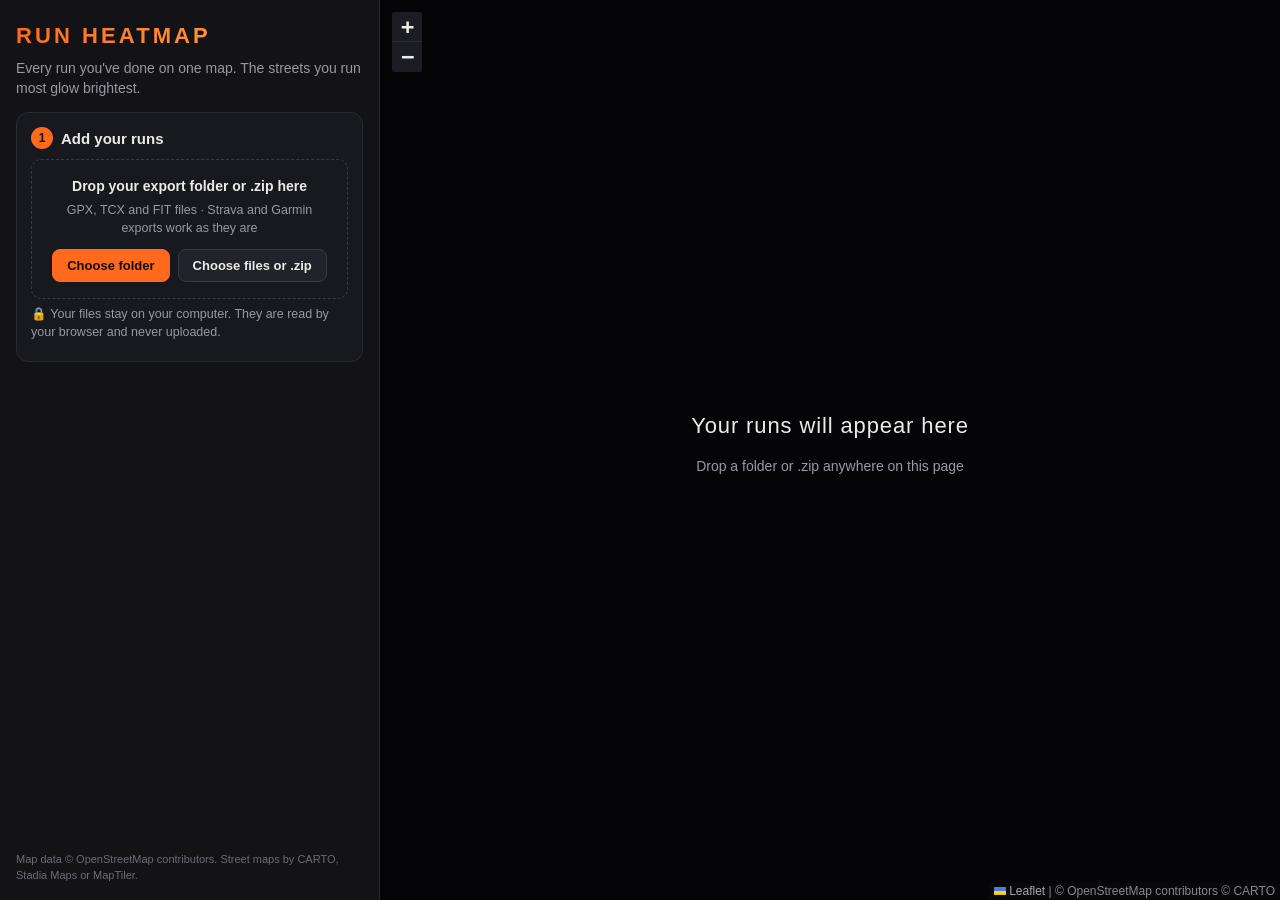
==== website/index.html @ be244773 "Add a static website version for htdocs website/ is a self-contained web page (no server code) where" ====
<!doctype html>
<html lang="en">
<head>
<meta charset="utf-8">
<meta name="viewport" content="width=device-width, initial-scale=1">
<title>Run Heatmap</title>
<meta name="description" content="Drop in your GPS files and see every run you've done glow on one map. Make a poster too.">
<link rel="stylesheet" href="vendor/leaflet/leaflet.css">
<link rel="stylesheet" href="css/app.css">
<link rel="icon" href="data:image/svg+xml,%3Csvg xmlns='http://www.w3.org/2000/svg' viewBox='0 0 32 32'%3E%3Crect width='32' height='32' rx='7' fill='%23111'/%3E%3Cpath d='M6 24c5-3 7-13 12-14s5 8 8 6' stroke='%23ff7a2a' stroke-width='3' fill='none' stroke-linecap='round'/%3E%3C/svg%3E">
</head>
<body>
<div class="app">
  <aside class="panel">
    <header class="brand">
      <h1>Run Heatmap</h1>
      <p>Every run you've done on one map. The streets you run most glow brightest.</p>
    </header>

    <section class="card" id="load-card">
      <h2><span class="step">1</span> Add your runs</h2>
      <div class="drop" id="drop">
        <p><strong>Drop your export folder or .zip here</strong></p>
        <p class="hint">GPX, TCX and FIT files · Strava and Garmin exports work as they are</p>
        <div class="buttons">
          <label class="btn primary">Choose folder<input type="file" id="pick-folder" webkitdirectory directory multiple hidden></label>
          <label class="btn">Choose files or .zip<input type="file" id="pick-files" multiple accept=".gpx,.tcx,.fit,.gz,.zip,.csv" hidden></label>
        </div>
      </div>
      <div class="status" id="status" hidden>
        <div class="bar"><div id="bar"></div></div>
        <p id="status-text"></p>
      </div>
      <p class="privacy">🔒 Your files stay on your computer. They are read by your browser and never uploaded.</p>
    </section>

    <section class="card" id="filter-card" hidden>
      <h2><span class="step">2</span> Choose what to show</h2>
      <p class="stats" id="stats"></p>
      <div class="grid">
        <label>Activities
          <select id="sport">
            <option value="run">Runs</option>
            <option value="ride">Rides</option>
            <option value="walk">Walks &amp; hikes</option>
            <option value="all">Everything</option>
          </select>
        </label>
        <label>Hide start &amp; finish
          <select id="trim">
            <option value="0">No</option>
            <option value="150">First/last 150 m</option>
            <option value="300">First/last 300 m</option>
            <option value="500">First/last 500 m</option>
          </select>
        </label>
        <label>From <input type="date" id="since"></label>
        <label>To <input type="date" id="until"></label>
      </div>
      <p class="note" id="unknown-note" hidden></p>
      <div class="buttons">
        <button class="btn small" id="zoom-home">Zoom to home area</button>
        <button class="btn small" id="zoom-all">Show everything</button>
      </div>
    </section>

    <section class="card" id="map-card" hidden>
      <h2><span class="step">3</span> Map style</h2>
      <div class="grid">
        <label>Street map
          <select id="tiles"></select>
        </label>
        <label>Line colour
          <select id="line-color">
            <option value="#ff6a1f">Orange</option>
            <option value="#2f9bff">Blue</option>
            <option value="#ff3fb4">Pink</option>
            <option value="#b6ff3b">Lime</option>
            <option value="#ffffff">White</option>
          </select>
        </label>
        <label class="wide" id="key-row" hidden>Map API key
          <input type="text" id="map-key" placeholder="Paste your key" autocomplete="off" spellcheck="false">
        </label>
        <label class="wide">Glow
          <input type="range" id="opacity" min="0.03" max="0.6" step="0.01" value="0.2">
        </label>
      </div>
      <p class="note" id="tiles-note" hidden></p>
    </section>

    <section class="card" id="poster-card" hidden>
      <h2><span class="step">4</span> Make a poster</h2>
      <p class="hint">Move and zoom the map: the dashed frame is what goes on the poster.</p>
      <div class="grid">
        <label class="wide">Title <input type="text" id="title" value="Every Run" maxlength="40"></label>
        <label class="wide">Subtitle <input type="text" id="subtitle" placeholder=""></label>
        <label>Paper
          <select id="paper">
            <option value="a4">A4</option>
            <option value="a3">A3</option>
            <option value="a2" selected>A2</option>
            <option value="a1">A1</option>
            <option value="letter">US Letter</option>
            <option value="18x24">18 × 24 in</option>
            <option value="24x36">24 × 36 in</option>
            <option value="square">Square 50 cm</option>
          </select>
        </label>
        <label>Orientation
          <select id="orientation">
            <option value="portrait">Portrait</option>
            <option value="landscape">Landscape</option>
          </select>
        </label>
        <label>Colours
          <select id="palette"></select>
        </label>
        <label>Quality
          <select id="dpi">
            <option value="100">Preview (fast)</option>
            <option value="200" selected>Print, 200 dpi</option>
            <option value="300">Best, 300 dpi</option>
          </select>
        </label>
        <label class="check wide"><input type="checkbox" id="poster-map" checked> Street map behind the runs</label>
        <label class="wide">Street map brightness
          <input type="range" id="map-brightness" min="0.4" max="2" step="0.05" value="1">
        </label>
      </div>
      <button class="btn primary block" id="make-poster">Make poster</button>
      <div class="status" id="poster-status" hidden>
        <div class="bar"><div id="poster-bar"></div></div>
        <p id="poster-status-text"></p>
      </div>
      <div class="result" id="poster-result" hidden>
        <img id="poster-img" alt="Your poster">
        <a class="btn primary block" id="poster-download" download="run-heatmap-poster.png">Download poster (PNG)</a>
        <p class="note" id="poster-note"></p>
      </div>
    </section>

    <footer class="foot">Map data © OpenStreetMap contributors. Street maps by CARTO, Stadia Maps or MapTiler.</footer>
  </aside>

  <main class="stage">
    <div id="map"></div>
    <div class="empty" id="empty">
      <div>
        <p class="big">Your runs will appear here</p>
        <p>Drop a folder or .zip anywhere on this page</p>
      </div>
    </div>
  </main>
</div>
<div class="dropveil" id="dropveil"><p>Drop to add your runs</p></div>

<script src="vendor/leaflet/leaflet.js"></script>
<script type="module" src="js/app.js"></script>
<noscript><p style="padding:2rem;color:#fff">This page needs JavaScript.</p></noscript>
</body>
</html>
---- website/vendor/leaflet/leaflet.css ----
/* required styles */

.leaflet-pane,
.leaflet-tile,
.leaflet-marker-icon,
.leaflet-marker-shadow,
.leaflet-tile-container,
.leaflet-pane > svg,
.leaflet-pane > canvas,
.leaflet-zoom-box,
.leaflet-image-layer,
.leaflet-layer {
	position: absolute;
	left: 0;
	top: 0;
	}
.leaflet-container {
	overflow: hidden;
	}
.leaflet-tile,
.leaflet-marker-icon,
.leaflet-marker-shadow {
	-webkit-user-select: none;
	   -moz-user-select: none;
	        user-select: none;
	  -webkit-user-drag: none;
	}
/* Prevents IE11 from highlighting tiles in blue */
.leaflet-tile::selection {
	background: transparent;
}
/* Safari renders non-retina tile on retina better with this, but Chrome is worse */
.leaflet-safari .leaflet-tile {
	image-rendering: -webkit-optimize-contrast;
	}
/* hack that prevents hw layers "stretching" when loading new tiles */
.leaflet-safari .leaflet-tile-container {
	width: 1600px;
	height: 1600px;
	-webkit-transform-origin: 0 0;
	}
.leaflet-marker-icon,
.leaflet-marker-shadow {
	display: block;
	}
/* .leaflet-container svg: reset svg max-width decleration shipped in Joomla! (joomla.org) 3.x */
/* .leaflet-container img: map is broken in FF if you have max-width: 100% on tiles */
.leaflet-container .leaflet-overlay-pane svg {
	max-width: none !important;
	max-height: none !important;
	}
.leaflet-container .leaflet-marker-pane img,
.leaflet-container .leaflet-shadow-pane img,
.leaflet-container .leaflet-tile-pane img,
.leaflet-container img.leaflet-image-layer,
.leaflet-container .leaflet-tile {
	max-width: none !important;
	max-height: none !important;
	width: auto;
	padding: 0;
	}

.leaflet-container img.leaflet-tile {
	/* See: https://bugs.chromium.org/p/chromium/issues/detail?id=600120 */
	mix-blend-mode: plus-lighter;
}

.leaflet-container.leaflet-touch-zoom {
	-ms-touch-action: pan-x pan-y;
	touch-action: pan-x pan-y;
	}
.leaflet-container.leaflet-touch-drag {
	-ms-touch-action: pinch-zoom;
	/* Fallback for FF which doesn't support pinch-zoom */
	touch-action: none;
	touch-action: pinch-zoom;
}
.leaflet-container.leaflet-touch-drag.leaflet-touch-zoom {
	-ms-touch-action: none;
	touch-action: none;
}
.leaflet-container {
	-webkit-tap-highlight-color: transparent;
}
.leaflet-container a {
	-webkit-tap-highlight-color: rgba(51, 181, 229, 0.4);
}
.leaflet-tile {
	filter: inherit;
	visibility: hidden;
	}
.leaflet-tile-loaded {
	visibility: inherit;
	}
.leaflet-zoom-box {
	width: 0;
	height: 0;
	-moz-box-sizing: border-box;
	     box-sizing: border-box;
	z-index: 800;
	}
/* workaround for https://bugzilla.mozilla.org/show_bug.cgi?id=888319 */
.leaflet-overlay-pane svg {
	-moz-user-select: none;
	}

.leaflet-pane         { z-index: 400; }

.leaflet-tile-pane    { z-index: 200; }
.leaflet-overlay-pane { z-index: 400; }
.leaflet-shadow-pane  { z-index: 500; }
.leaflet-marker-pane  { z-index: 600; }
.leaflet-tooltip-pane   { z-index: 650; }
.leaflet-popup-pane   { z-index: 700; }

.leaflet-map-pane canvas { z-index: 100; }
.leaflet-map-pane svg    { z-index: 200; }

.leaflet-vml-shape {
	width: 1px;
	height: 1px;
	}
.lvml {
	behavior: url(#default#VML);
	display: inline-block;
	position: absolute;
	}


/* control positioning */

.leaflet-control {
	position: relative;
	z-index: 800;
	pointer-events: visiblePainted; /* IE 9-10 doesn't have auto */
	pointer-events: auto;
	}
.leaflet-top,
.leaflet-bottom {
	position: absolute;
	z-index: 1000;
	pointer-events: none;
	}
.leaflet-top {
	top: 0;
	}
.leaflet-right {
	right: 0;
	}
.leaflet-bottom {
	bottom: 0;
	}
.leaflet-left {
	left: 0;
	}
.leaflet-control {
	float: left;
	clear: both;
	}
.leaflet-right .leaflet-control {
	float: right;
	}
.leaflet-top .leaflet-control {
	margin-top: 10px;
	}
.leaflet-bottom .leaflet-control {
	margin-bottom: 10px;
	}
.leaflet-left .leaflet-control {
	margin-left: 10px;
	}
.leaflet-right .leaflet-control {
	margin-right: 10px;
	}


/* zoom and fade animations */

.leaflet-fade-anim .leaflet-popup {
	opacity: 0;
	-webkit-transition: opacity 0.2s linear;
	   -moz-transition: opacity 0.2s linear;
	        transition: opacity 0.2s linear;
	}
.leaflet-fade-anim .leaflet-map-pane .leaflet-popup {
	opacity: 1;
	}
.leaflet-zoom-animated {
	-webkit-transform-origin: 0 0;
	    -ms-transform-origin: 0 0;
	        transform-origin: 0 0;
	}
svg.leaflet-zoom-animated {
	will-change: transform;
}

.leaflet-zoom-anim .leaflet-zoom-animated {
	-webkit-transition: -webkit-transform 0.25s cubic-bezier(0,0,0.25,1);
	   -moz-transition:    -moz-transform 0.25s cubic-bezier(0,0,0.25,1);
	        transition:         transform 0.25s cubic-bezier(0,0,0.25,1);
	}
.leaflet-zoom-anim .leaflet-tile,
.leaflet-pan-anim .leaflet-tile {
	-webkit-transition: none;
	   -moz-transition: none;
	        transition: none;
	}

.leaflet-zoom-anim .leaflet-zoom-hide {
	visibility: hidden;
	}


/* cursors */

.leaflet-interactive {
	cursor: pointer;
	}
.leaflet-grab {
	cursor: -webkit-grab;
	cursor:    -moz-grab;
	cursor:         grab;
	}
.leaflet-crosshair,
.leaflet-crosshair .leaflet-interactive {
	cursor: crosshair;
	}
.leaflet-popup-pane,
.leaflet-control {
	cursor: auto;
	}
.leaflet-dragging .leaflet-grab,
.leaflet-dragging .leaflet-grab .leaflet-interactive,
.leaflet-dragging .leaflet-marker-draggable {
	cursor: move;
	cursor: -webkit-grabbing;
	cursor:    -moz-grabbing;
	cursor:         grabbing;
	}

/* marker & overlays interactivity */
.leaflet-marker-icon,
.leaflet-marker-shadow,
.leaflet-image-layer,
.leaflet-pane > svg path,
.leaflet-tile-container {
	pointer-events: none;
	}

.leaflet-marker-icon.leaflet-interactive,
.leaflet-image-layer.leaflet-interactive,
.leaflet-pane > svg path.leaflet-interactive,
svg.leaflet-image-layer.leaflet-interactive path {
	pointer-events: visiblePainted; /* IE 9-10 doesn't have auto */
	pointer-events: auto;
	}

/* visual tweaks */

.leaflet-container {
	background: #ddd;
	outline-offset: 1px;
	}
.leaflet-container a {
	color: #0078A8;
	}
.leaflet-zoom-box {
	border: 2px dotted #38f;
	background: rgba(255,255,255,0.5);
	}


/* general typography */
.leaflet-container {
	font-family: "Helvetica Neue", Arial, Helvetica, sans-serif;
	font-size: 12px;
	font-size: 0.75rem;
	line-height: 1.5;
	}


/* general toolbar styles */

.leaflet-bar {
	box-shadow: 0 1px 5px rgba(0,0,0,0.65);
	border-radius: 4px;
	}
.leaflet-bar a {
	background-color: #fff;
	border-bottom: 1px solid #ccc;
	width: 26px;
	height: 26px;
	line-height: 26px;
	display: block;
	text-align: center;
	text-decoration: none;
	color: black;
	}
.leaflet-bar a,
.leaflet-control-layers-toggle {
	background-position: 50% 50%;
	background-repeat: no-repeat;
	display: block;
	}
.leaflet-bar a:hover,
.leaflet-bar a:focus {
	background-color: #f4f4f4;
	}
.leaflet-bar a:first-child {
	border-top-left-radius: 4px;
	border-top-right-radius: 4px;
	}
.leaflet-bar a:last-child {
	border-bottom-left-radius: 4px;
	border-bottom-right-radius: 4px;
	border-bottom: none;
	}
.leaflet-bar a.leaflet-disabled {
	cursor: default;
	background-color: #f4f4f4;
	color: #bbb;
	}

.leaflet-touch .leaflet-bar a {
	width: 30px;
	height: 30px;
	line-height: 30px;
	}
.leaflet-touch .leaflet-bar a:first-child {
	border-top-left-radius: 2px;
	border-top-right-radius: 2px;
	}
.leaflet-touch .leaflet-bar a:last-child {
	border-bottom-left-radius: 2px;
	border-bottom-right-radius: 2px;
	}

/* zoom control */

.leaflet-control-zoom-in,
.leaflet-control-zoom-out {
	font: bold 18px 'Lucida Console', Monaco, monospace;
	text-indent: 1px;
	}

.leaflet-touch .leaflet-control-zoom-in, .leaflet-touch .leaflet-control-zoom-out  {
	font-size: 22px;
	}


/* layers control */

.leaflet-control-layers {
	box-shadow: 0 1px 5px rgba(0,0,0,0.4);
	background: #fff;
	border-radius: 5px;
	}
.leaflet-control-layers-toggle {
	background-image: url(images/layers.png);
	width: 36px;
	height: 36px;
	}
.leaflet-retina .leaflet-control-layers-toggle {
	background-image: url(images/layers-2x.png);
	background-size: 26px 26px;
	}
.leaflet-touch .leaflet-control-layers-toggle {
	width: 44px;
	height: 44px;
	}
.leaflet-control-layers .leaflet-control-layers-list,
.leaflet-control-layers-expanded .leaflet-control-layers-toggle {
	display: none;
	}
.leaflet-control-layers-expanded .leaflet-control-layers-list {
	display: block;
	position: relative;
	}
.leaflet-control-layers-expanded {
	padding: 6px 10px 6px 6px;
	color: #333;
	background: #fff;
	}
.leaflet-control-layers-scrollbar {
	overflow-y: scroll;
	overflow-x: hidden;
	padding-right: 5px;
	}
.leaflet-control-layers-selector {
	margin-top: 2px;
	position: relative;
	top: 1px;
	}
.leaflet-control-layers label {
	display: block;
	font-size: 13px;
	font-size: 1.08333em;
	}
.leaflet-control-layers-separator {
	height: 0;
	border-top: 1px solid #ddd;
	margin: 5px -10px 5px -6px;
	}

/* Default icon URLs */
.leaflet-default-icon-path { /* used only in path-guessing heuristic, see L.Icon.Default */
	background-image: url(images/marker-icon.png);
	}


/* attribution and scale controls */

.leaflet-container .leaflet-control-attribution {
	background: #fff;
	background: rgba(255, 255, 255, 0.8);
	margin: 0;
	}
.leaflet-control-attribution,
.leaflet-control-scale-line {
	padding: 0 5px;
	color: #333;
	line-height: 1.4;
	}
.leaflet-control-attribution a {
	text-decoration: none;
	}
.leaflet-control-attribution a:hover,
.leaflet-control-attribution a:focus {
	text-decoration: underline;
	}
.leaflet-attribution-flag {
	display: inline !important;
	vertical-align: baseline !important;
	width: 1em;
	height: 0.6669em;
	}
.leaflet-left .leaflet-control-scale {
	margin-left: 5px;
	}
.leaflet-bottom .leaflet-control-scale {
	margin-bottom: 5px;
	}
.leaflet-control-scale-line {
	border: 2px solid #777;
	border-top: none;
	line-height: 1.1;
	padding: 2px 5px 1px;
	white-space: nowrap;
	-moz-box-sizing: border-box;
	     box-sizing: border-box;
	background: rgba(255, 255, 255, 0.8);
	text-shadow: 1px 1px #fff;
	}
.leaflet-control-scale-line:not(:first-child) {
	border-top: 2px solid #777;
	border-bottom: none;
	margin-top: -2px;
	}
.leaflet-control-scale-line:not(:first-child):not(:last-child) {
	border-bottom: 2px solid #777;
	}

.leaflet-touch .leaflet-control-attribution,
.leaflet-touch .leaflet-control-layers,
.leaflet-touch .leaflet-bar {
	box-shadow: none;
	}
.leaflet-touch .leaflet-control-layers,
.leaflet-touch .leaflet-bar {
	border: 2px solid rgba(0,0,0,0.2);
	background-clip: padding-box;
	}


/* popup */

.leaflet-popup {
	position: absolute;
	text-align: center;
	margin-bottom: 20px;
	}
.leaflet-popup-content-wrapper {
	padding: 1px;
	text-align: left;
	border-radius: 12px;
	}
.leaflet-popup-content {
	margin: 13px 24px 13px 20px;
	line-height: 1.3;
	font-size: 13px;
	font-size: 1.08333em;
	min-height: 1px;
	}
.leaflet-popup-content p {
	margin: 17px 0;
	margin: 1.3em 0;
	}
.leaflet-popup-tip-container {
	width: 40px;
	height: 20px;
	position: absolute;
	left: 50%;
	margin-top: -1px;
	margin-left: -20px;
	overflow: hidden;
	pointer-events: none;
	}
.leaflet-popup-tip {
	width: 17px;
	height: 17px;
	padding: 1px;

	margin: -10px auto 0;
	pointer-events: auto;

	-webkit-transform: rotate(45deg);
	   -moz-transform: rotate(45deg);
	    -ms-transform: rotate(45deg);
	        transform: rotate(45deg);
	}
.leaflet-popup-content-wrapper,
.leaflet-popup-tip {
	background: white;
	color: #333;
	box-shadow: 0 3px 14px rgba(0,0,0,0.4);
	}
.leaflet-container a.leaflet-popup-close-button {
	position: absolute;
	top: 0;
	right: 0;
	border: none;
	text-align: center;
	width: 24px;
	height: 24px;
	font: 16px/24px Tahoma, Verdana, sans-serif;
	color: #757575;
	text-decoration: none;
	background: transparent;
	}
.leaflet-container a.leaflet-popup-close-button:hover,
.leaflet-container a.leaflet-popup-close-button:focus {
	color: #585858;
	}
.leaflet-popup-scrolled {
	overflow: auto;
	}

.leaflet-oldie .leaflet-popup-content-wrapper {
	-ms-zoom: 1;
	}
.leaflet-oldie .leaflet-popup-tip {
	width: 24px;
	margin: 0 auto;

	-ms-filter: "progid:DXImageTransform.Microsoft.Matrix(M11=0.70710678, M12=0.70710678, M21=-0.70710678, M22=0.70710678)";
	filter: progid:DXImageTransform.Microsoft.Matrix(M11=0.70710678, M12=0.70710678, M21=-0.70710678, M22=0.70710678);
	}

.leaflet-oldie .leaflet-control-zoom,
.leaflet-oldie .leaflet-control-layers,
.leaflet-oldie .leaflet-popup-content-wrapper,
.leaflet-oldie .leaflet-popup-tip {
	border: 1px solid #999;
	}


/* div icon */

.leaflet-div-icon {
	background: #fff;
	border: 1px solid #666;
	}


/* Tooltip */
/* Base styles for the element that has a tooltip */
.leaflet-tooltip {
	position: absolute;
	padding: 6px;
	background-color: #fff;
	border: 1px solid #fff;
	border-radius: 3px;
	color: #222;
	white-space: nowrap;
	-webkit-user-select: none;
	-moz-user-select: none;
	-ms-user-select: none;
	user-select: none;
	pointer-events: none;
	box-shadow: 0 1px 3px rgba(0,0,0,0.4);
	}
.leaflet-tooltip.leaflet-interactive {
	cursor: pointer;
	pointer-events: auto;
	}
.leaflet-tooltip-top:before,
.leaflet-tooltip-bottom:before,
.leaflet-tooltip-left:before,
.leaflet-tooltip-right:before {
	position: absolute;
	pointer-events: none;
	border: 6px solid transparent;
	background: transparent;
	content: "";
	}

/* Directions */

.leaflet-tooltip-bottom {
	margin-top: 6px;
}
.leaflet-tooltip-top {
	margin-top: -6px;
}
.leaflet-tooltip-bottom:before,
.leaflet-tooltip-top:before {
	left: 50%;
	margin-left: -6px;
	}
.leaflet-tooltip-top:before {
	bottom: 0;
	margin-bottom: -12px;
	border-top-color: #fff;
	}
.leaflet-tooltip-bottom:before {
	top: 0;
	margin-top: -12px;
	margin-left: -6px;
	border-bottom-color: #fff;
	}
.leaflet-tooltip-left {
	margin-left: -6px;
}
.leaflet-tooltip-right {
	margin-left: 6px;
}
.leaflet-tooltip-left:before,
.leaflet-tooltip-right:before {
	top: 50%;
	margin-top: -6px;
	}
.leaflet-tooltip-left:before {
	right: 0;
	margin-right: -12px;
	border-left-color: #fff;
	}
.leaflet-tooltip-right:before {
	left: 0;
	margin-left: -12px;
	border-right-color: #fff;
	}

/* Printing */

@media print {
	/* Prevent printers from removing background-images of controls. */
	.leaflet-control {
		-webkit-print-color-adjust: exact;
		print-color-adjust: exact;
		}
	}
---- website/css/app.css ----
:root {
  --bg: #0b0b0e;
  --panel: #121217;
  --card: #18181f;
  --line: #2a2a33;
  --text: #ecebe7;
  --muted: #9a98a3;
  --accent: #ff6a1f;
  --accent-2: #ffb347;
  --radius: 12px;
  --font: -apple-system, BlinkMacSystemFont, "Segoe UI", Inter, Roboto, "Helvetica Neue", Arial, sans-serif;
  color-scheme: dark;
}

* { box-sizing: border-box; }
[hidden] { display: none !important; }
html, body { height: 100%; margin: 0; }
body { background: var(--bg); color: var(--text); font: 14px/1.45 var(--font); }

.app { display: grid; grid-template-columns: 380px 1fr; height: 100vh; }

/* ---------------------------------------------------------------- panel */
.panel {
  background: var(--panel); border-right: 1px solid var(--line);
  overflow-y: auto; padding: 20px 16px 16px; display: flex; flex-direction: column; gap: 14px;
}
.brand h1 {
  margin: 0; font-size: 22px; letter-spacing: .14em; text-transform: uppercase;
  background: linear-gradient(90deg, var(--accent), var(--accent-2)); -webkit-background-clip: text;
  background-clip: text; color: transparent;
}
.brand p { margin: 6px 0 0; color: var(--muted); }

.card { background: var(--card); border: 1px solid var(--line); border-radius: var(--radius); padding: 14px; }
.card h2 { margin: 0 0 10px; font-size: 15px; display: flex; align-items: center; gap: 8px; }
.step {
  display: inline-grid; place-items: center; width: 22px; height: 22px; border-radius: 50%;
  background: var(--accent); color: #140800; font-size: 12px; font-weight: 700;
}
.hint, .note, .privacy { color: var(--muted); font-size: 12.5px; margin: 6px 0; }
.note { color: #ffcf9e; }
.stats { margin: 0 0 10px; font-weight: 600; letter-spacing: .02em; }

.drop {
  border: 1.5px dashed #3a3a46; border-radius: 10px; padding: 16px; text-align: center;
  transition: border-color .15s, background .15s;
}
.drop p { margin: 0 0 4px; }
body.dragging .drop { border-color: var(--accent); background: rgba(255, 106, 31, .07); }

.buttons { display: flex; flex-wrap: wrap; gap: 8px; justify-content: center; margin-top: 12px; }
.btn {
  appearance: none; border: 1px solid #3a3a46; background: #22222b; color: var(--text);
  padding: 8px 14px; border-radius: 8px; font: 600 13px var(--font); cursor: pointer; text-decoration: none;
  display: inline-block; text-align: center;
}
.btn:hover { border-color: #55556a; background: #2a2a35; }
.btn.primary { background: var(--accent); border-color: var(--accent); color: #140800; }
.btn.primary:hover { background: #ff7d3a; }
.btn.small { padding: 5px 10px; font-size: 12px; }
.btn.block { display: block; width: 100%; margin-top: 12px; padding: 11px; font-size: 14px; }
.btn:disabled { opacity: .5; cursor: progress; }
.btn:focus-visible, select:focus-visible, input:focus-visible { outline: 2px solid var(--accent-2); outline-offset: 2px; }

.grid { display: grid; grid-template-columns: 1fr 1fr; gap: 10px; }
.grid label { display: flex; flex-direction: column; gap: 4px; font-size: 12px; color: var(--muted); }
.grid label.wide { grid-column: 1 / -1; }
.grid label.check { flex-direction: row; align-items: center; gap: 8px; color: var(--text); font-size: 13px; }
select, input[type=text], input[type=date] {
  background: #0f0f14; color: var(--text); border: 1px solid #33333f; border-radius: 7px;
  padding: 7px 8px; font: 13px var(--font); width: 100%; min-width: 0;
}
input[type=range] { accent-color: var(--accent); width: 100%; }
input[type=checkbox] { accent-color: var(--accent); width: 16px; height: 16px; }

.status { margin-top: 12px; }
.status p { margin: 6px 0 0; font-size: 12.5px; color: var(--muted); }
.bar { height: 6px; border-radius: 3px; background: #262630; overflow: hidden; }
.bar > div { height: 100%; width: 0; background: linear-gradient(90deg, var(--accent), var(--accent-2)); transition: width .2s; }
.bar > div.indeterminate { animation: pulse 1.2s ease-in-out infinite; }
@keyframes pulse { 50% { opacity: .35; } }

.result { margin-top: 14px; }
.result img { width: 100%; border-radius: 6px; border: 1px solid var(--line); display: block; background: #000; }

.foot { color: #6d6b76; font-size: 11px; margin-top: auto; padding-top: 6px; }

/* ---------------------------------------------------------------- map */
.stage { position: relative; min-height: 0; }
#map { position: absolute; inset: 0; background: #050508; }
.leaflet-container { font: 12px var(--font); }
.leaflet-control-attribution { background: rgba(10, 10, 14, .7) !important; color: #888 !important; }
.leaflet-control-attribution a { color: #aaa !important; }
.leaflet-bar a { background: #1c1c24; color: var(--text); border-color: #2c2c36; }
.leaflet-bar a:hover { background: #262630; }

.empty {
  position: absolute; inset: 0; display: grid; place-items: center; text-align: center;
  pointer-events: none; color: var(--muted); z-index: 500;
  background: radial-gradient(ellipse at center, rgba(5, 5, 8, .35), rgba(5, 5, 8, .85));
}
.empty .big { font-size: 22px; color: var(--text); margin: 0 0 6px; letter-spacing: .04em; }
.empty[hidden] { display: none; }

.dropveil {
  position: fixed; inset: 0; z-index: 2000; display: none; place-items: center;
  background: rgba(255, 106, 31, .12); border: 3px dashed var(--accent); pointer-events: none;
}
.dropveil p { font-size: 24px; font-weight: 700; background: var(--panel); padding: 14px 22px; border-radius: 12px; }
body.dragging .dropveil { display: grid; }

/* ---------------------------------------------------------------- small screens */
@media (max-width: 820px) {
  .app { grid-template-columns: 1fr; grid-template-rows: auto 70vh; height: auto; }
  .panel { border-right: 0; border-bottom: 1px solid var(--line); overflow: visible; }
  .stage { height: 70vh; }
}
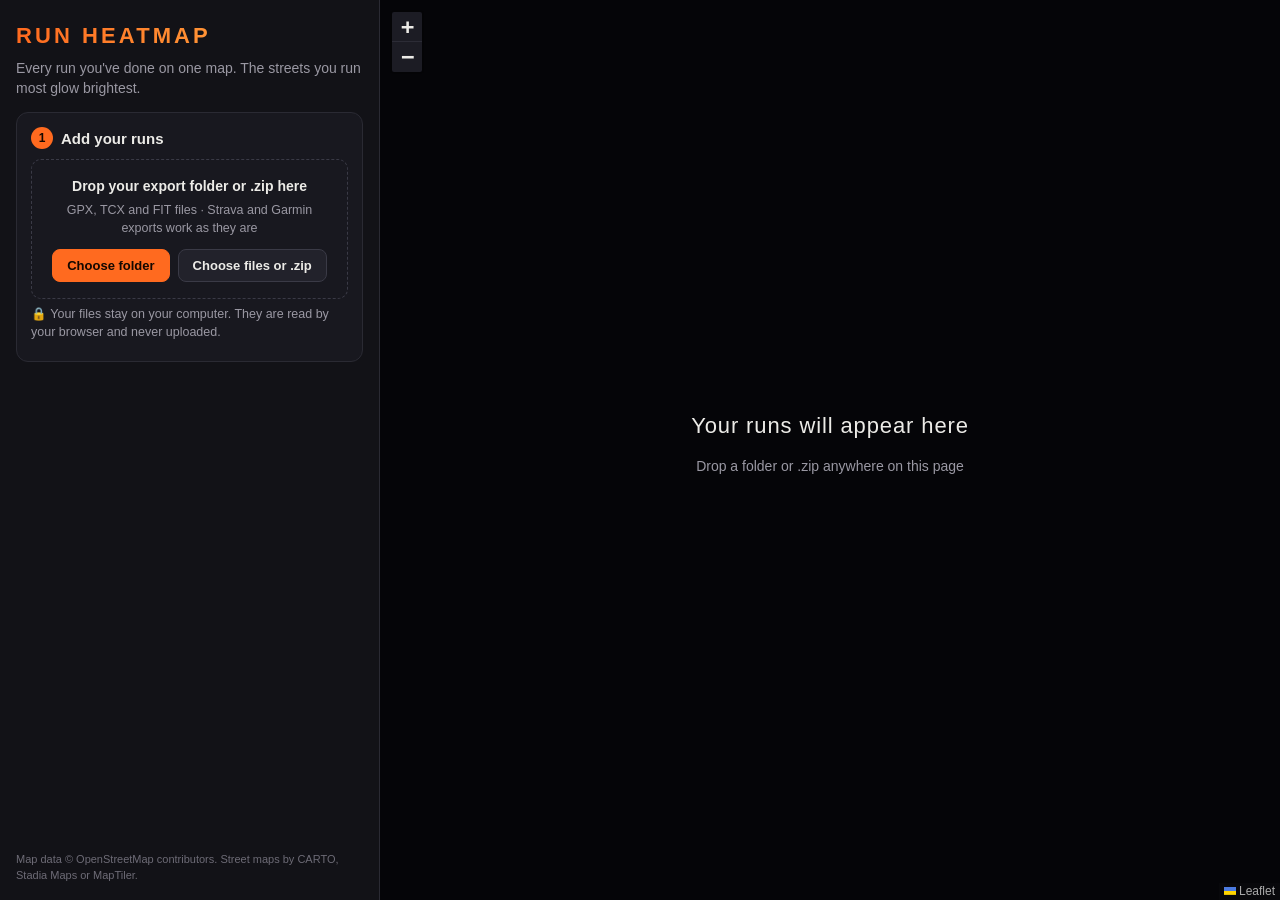
==== commit 5ef55cd5: "Send an API key with CARTO street maps CARTO's raster basemaps need a key since 23 September 2026; k" ====
--- a/website/index.html
+++ b/website/index.html
@@ -79,7 +79,7 @@
             <option value="#ffffff">White</option>
           </select>
         </label>
-        <label class="wide" id="key-row" hidden>Map API key
+        <label class="wide" id="key-row" hidden><span id="key-label">Map API key</span>
           <input type="text" id="map-key" placeholder="Paste your key" autocomplete="off" spellcheck="false">
         </label>
         <label class="wide">Glow
@@ -155,6 +155,7 @@
 </div>
 <div class="dropveil" id="dropveil"><p>Drop to add your runs</p></div>
 
+<script src="config.js"></script>
 <script src="vendor/leaflet/leaflet.js"></script>
 <script type="module" src="js/app.js"></script>
 <noscript><p style="padding:2rem;color:#fff">This page needs JavaScript.</p></noscript>
--- a/website/css/app.css
+++ b/website/css/app.css
@@ -115,3 +115,4 @@
   .panel { border-right: 0; border-bottom: 1px solid var(--line); overflow: visible; }
   .stage { height: 70vh; }
 }
+.note a { color: var(--accent-2); }
